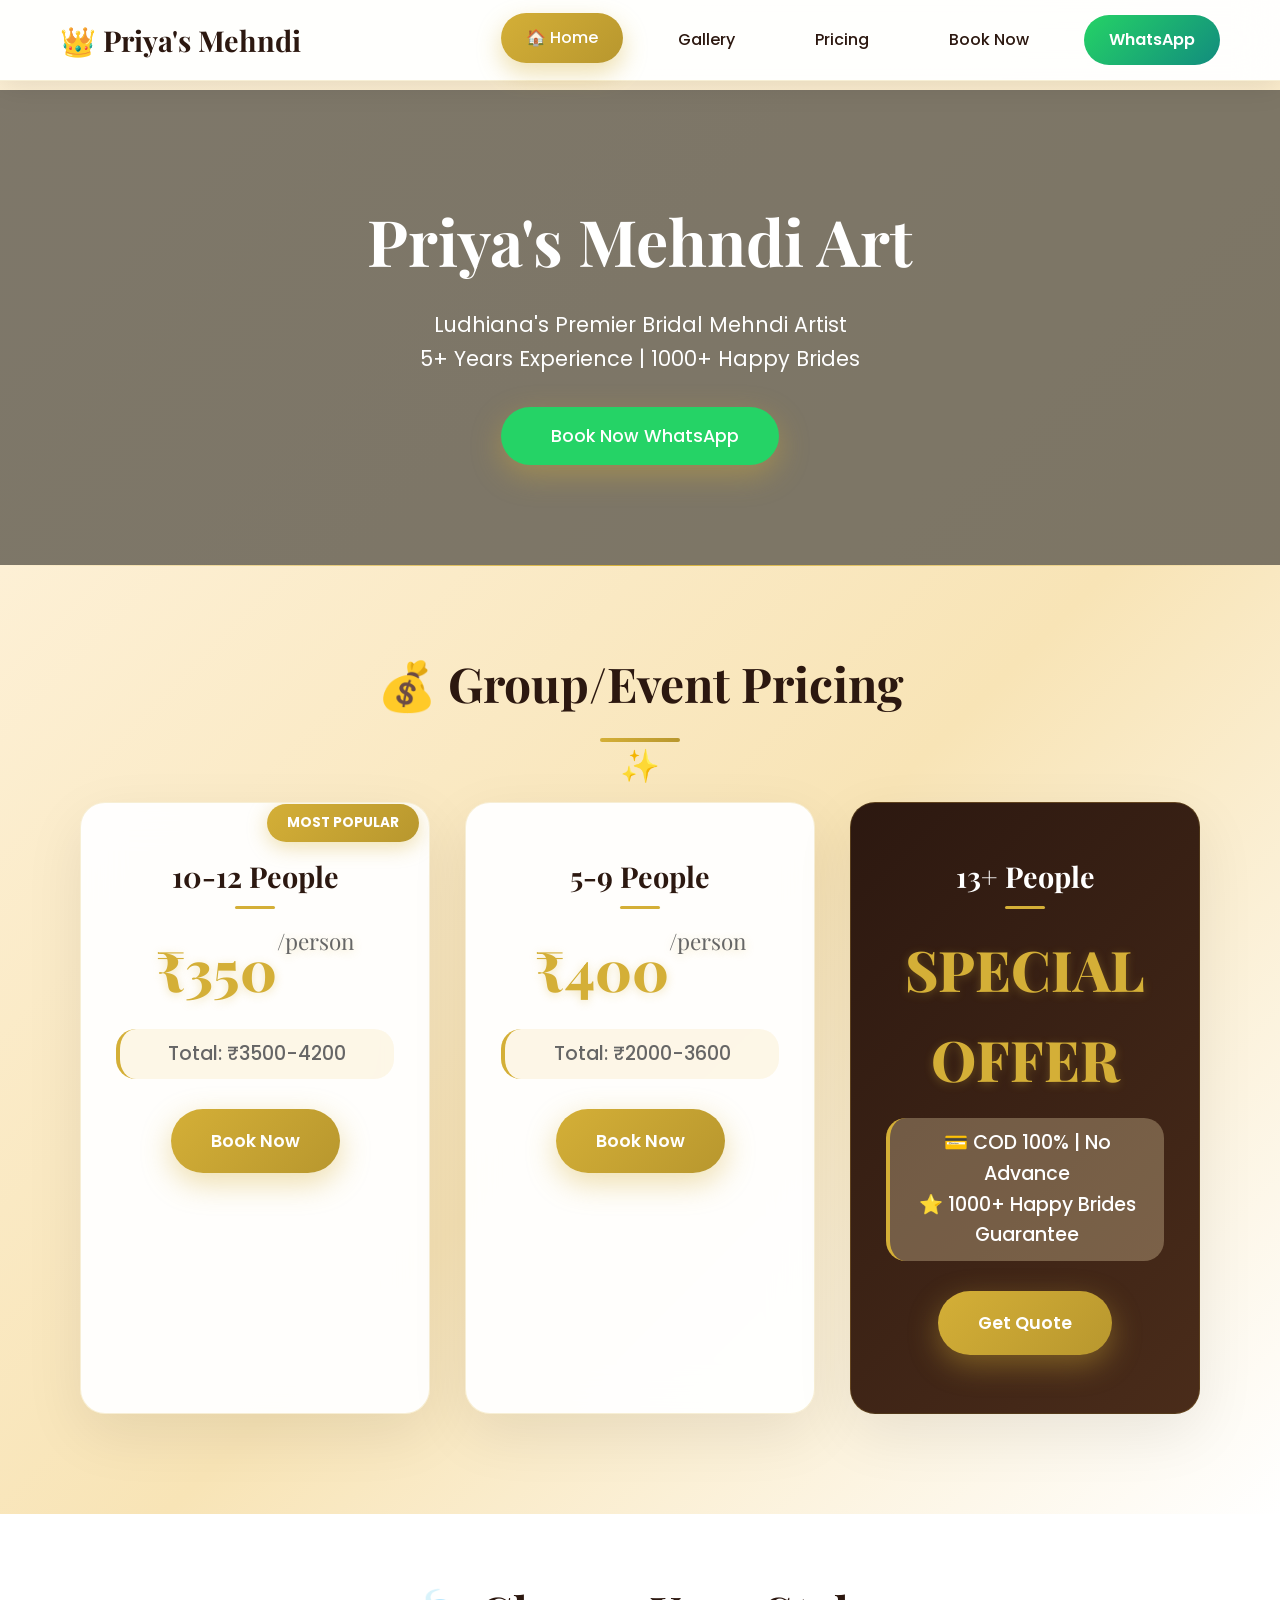
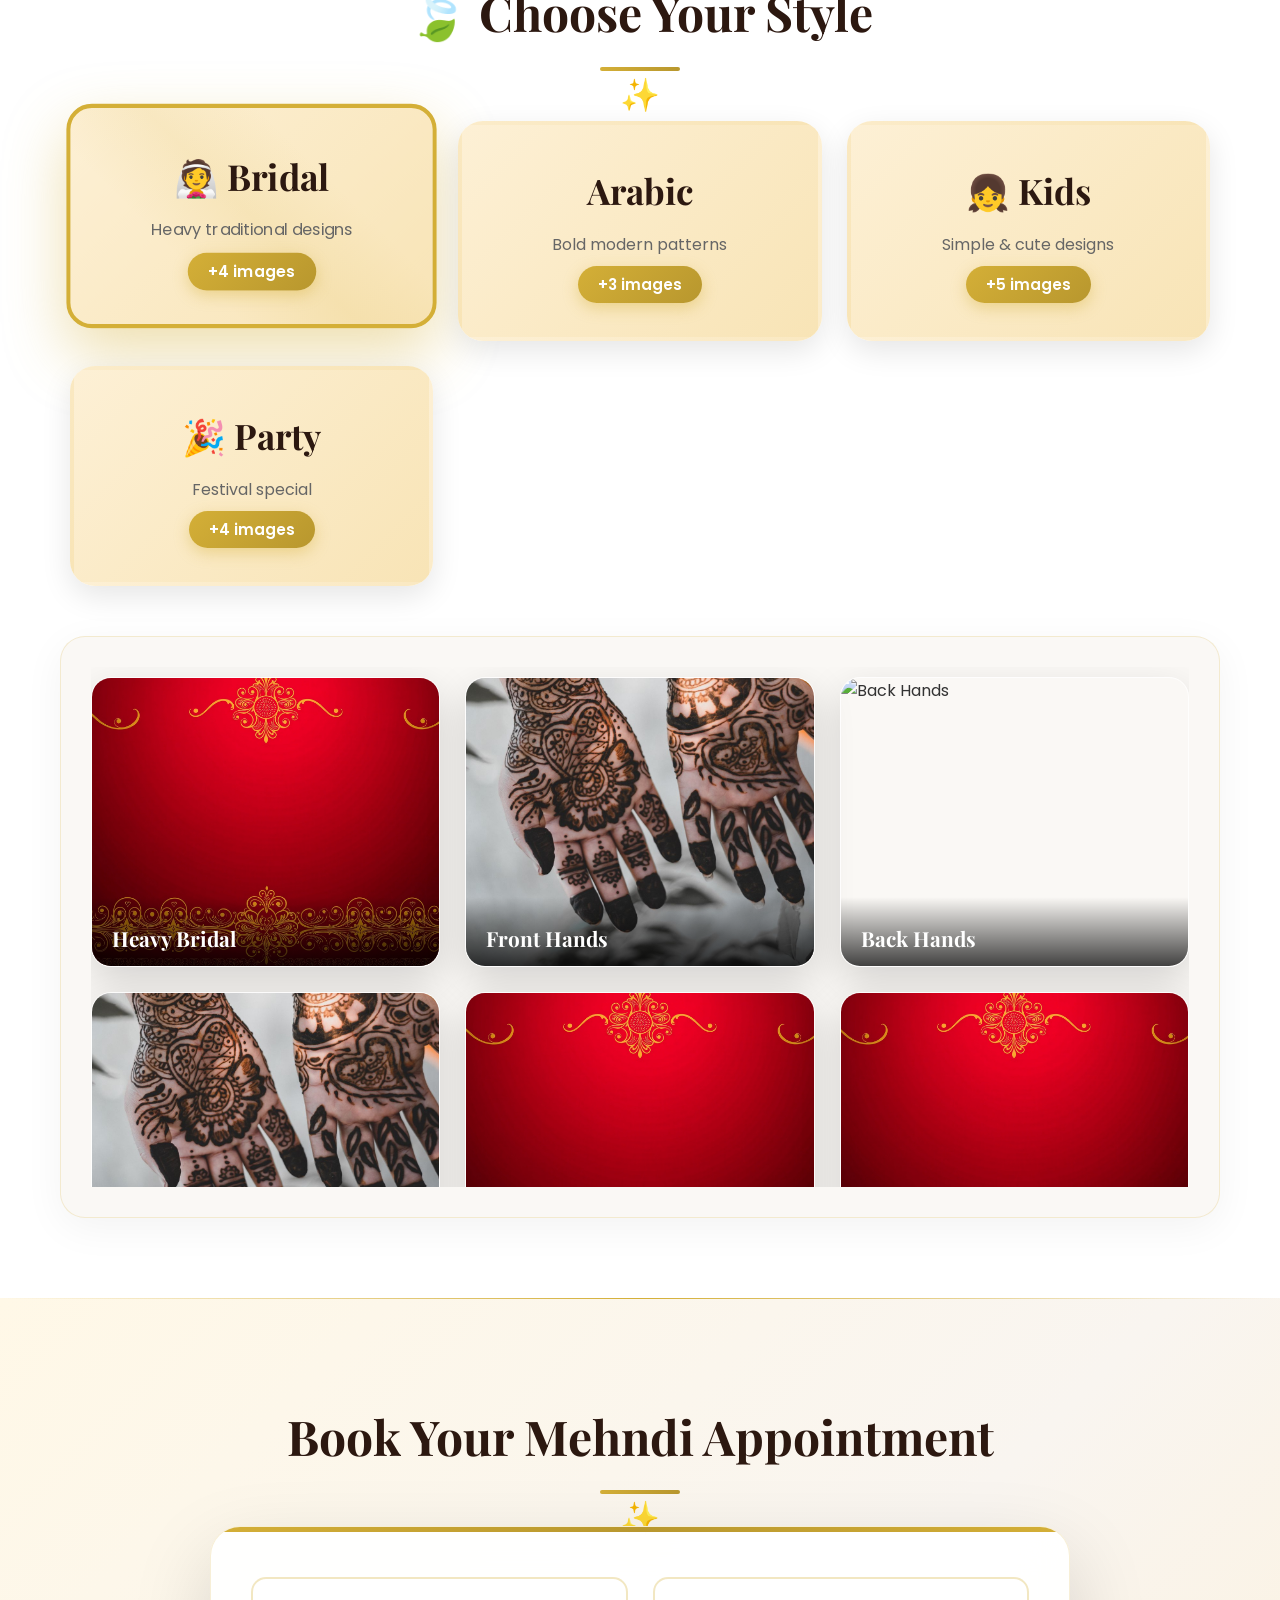
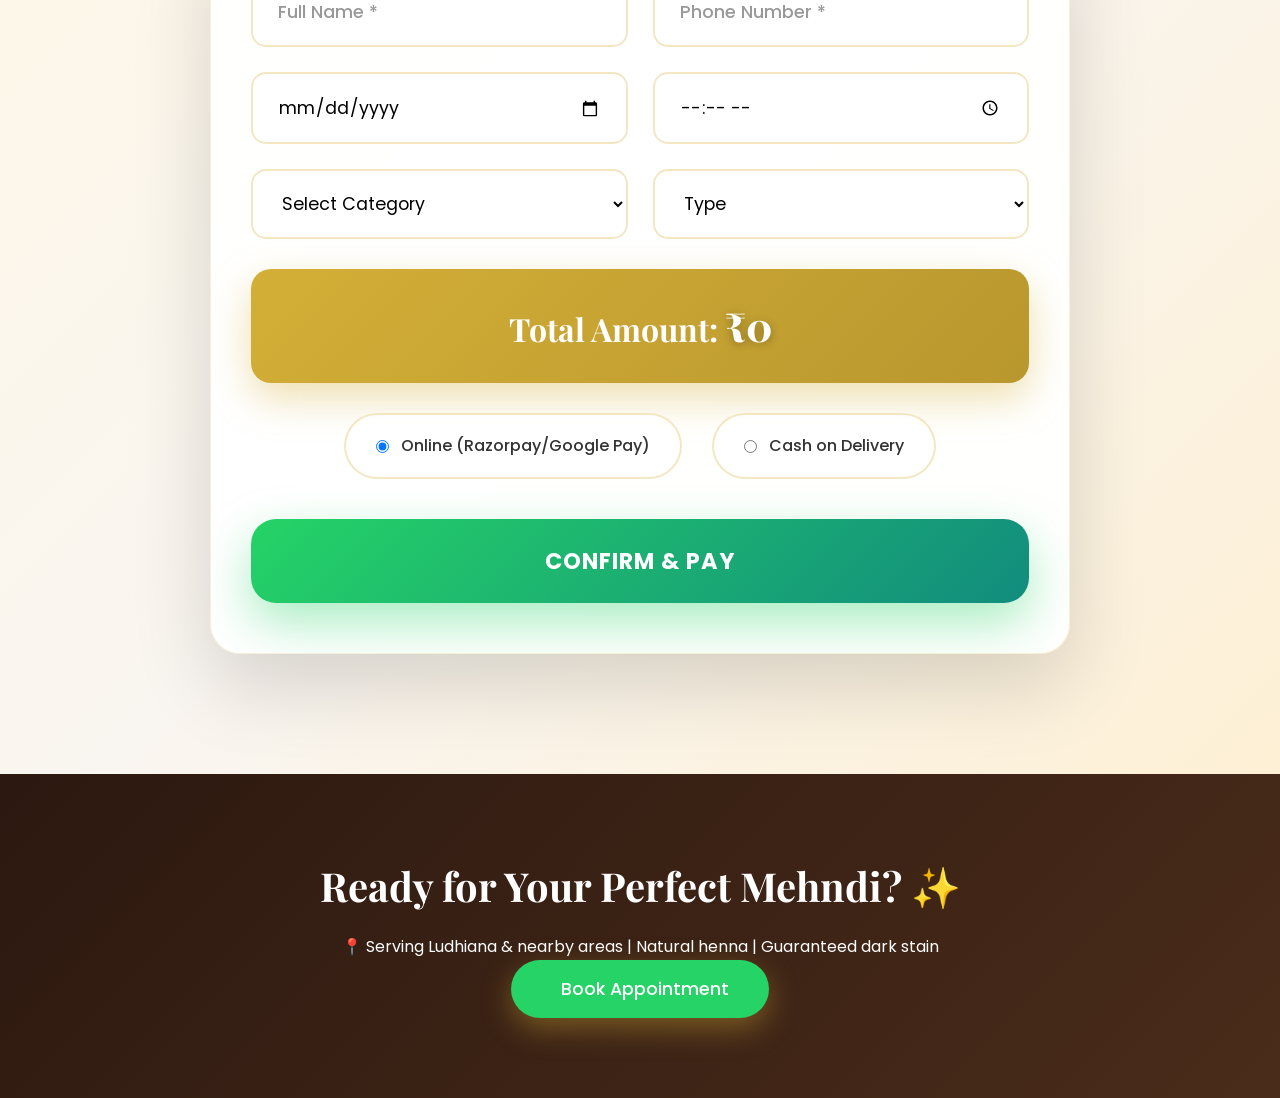
==== index.html @ 673a51b4 "Add files via upload" ====
<!DOCTYPE html>
<html lang="en">

<head>
    <meta charset="UTF-8" />
    <meta name="viewport" content="width=device-width, initial-scale=1.0" />
    <title>Priya's Mehndi Art | Ludhiana</title>

    <!-- Google Fonts -->
    <link
        href="https://fonts.googleapis.com/css2?family=Playfair+Display:wght@400;700&family=Poppins:wght@300;400;500;600&display=swap"
        rel="stylesheet">

    <!-- Remix Icons -->
    <link href="https://cdn.jsdelivr.net/npm/remixicon@3.5.0/fonts/remixicon.css" rel="stylesheet" />
    <link
        href="https://fonts.googleapis.com/css2?family=Playfair+Display:wght@400;700&family=Poppins:wght@300;400;500;600;700&display=swap"
        rel="stylesheet">
    <link rel="stylesheet" href="https://cdnjs.cloudflare.com/ajax/libs/font-awesome/6.0.0/css/all.min.css">
    <link rel="stylesheet" href="style.css">
</head>

<body>
    <nav class="navbar">
        <div class="nav-container">
            <div class="nav-brand">
                <h2>👑 Priya's Mehndi</h2>
            </div>
            <ul class="nav-menu" id="mobileMenu">
                <li><a href="index.html" class="nav-link active">🏠 Home</a></li>
                <li><a href="#gallery" class="nav-link">Gallery</a></li>
                <li><a href="#pricing" class="nav-link">Pricing</a></li>
                <li><a href="#booking" class="nav-link">Book Now</a></li>
                <li><a href="https://wa.me/918699358629" class="nav-link whatsapp" target="_blank">WhatsApp</a></li>
            </ul>
            <div class="hamburger" id="hamburger">
                <span></span><span></span><span></span>
            </div>
        </div>
    </nav>


    <!-- Hero Section -->
    <section class="hero">
        <div class="container">
            <div class="hero-content">
                <h1>Priya's Mehndi Art</h1>
                <p>Ludhiana's Premier Bridal Mehndi Artist<br>5+ Years Experience | 1000+ Happy Brides</p>
                <a href="https://wa.me/918699358629?text=Hi%20Priya!%20Bridal%20Mehndi%20booking"
                    class="btn btn-primary btn-whatsapp" target="_blank">
                    <i class="ri-whatsapp-line"></i> Book Now WhatsApp
                </a>
            </div>
        </div>
    </section>
    <section class="pricing" id="pricing">
        <div class="container">
            <h2 class="section-title">💰 Group/Event Pricing</h2>
            <div class="pricing-grid">
                <!-- Popular Card -->
                <div class="pricing-card popular">
                    <div class="popular-badge">MOST POPULAR</div>
                    <h3>10-12 People</h3>
                    <div class="price">₹350<span>/person</span></div>
                    <div class="total-price">Total: ₹3500-4200</div>
                    <a href="https://wa.me/918699358629?text=Hi!%2010-12%20people%20booking" class="btn">Book Now</a>
                </div>

                <div class="pricing-card">
                    <h3>5-9 People</h3>
                    <div class="price">₹400<span>/person</span></div>
                    <div class="total-price">Total: ₹2000-3600</div>
                    <a href="https://wa.me/918699358629?text=Hi!%205-9%20people%20booking" class="btn">Book Now</a>
                </div>

                <div class="pricing-card special-card">
                    <h3>13+ People</h3>
                    <div class="price enquiry-price">SPECIAL OFFER</div>
                    <div class="total-price custom-quote">💳 COD 100% | No Advance<br>
                        ⭐ 1000+ Happy Brides Guarantee</div>
                    <a href="https://wa.me/918699358629?text=Hi!%2013+%20people%20enquiry" class="btn">Get Quote</a>
                </div>
            </div>
        </div>
    </section>

    <!-- CATEGORY GALLERY - FIXED VERSION -->
    <section class="gallery-section" id="gallery">
        <div class="container">
            <h2 class="section-title">🍃 Choose Your Style</h2>

            <!-- Category Cards -->
            <div class="category-grid">
                <div class="category-card active" data-category="bridal">
                    <div class="category-content">
                        <h3>👰 Bridal</h3>
                        <p>Heavy traditional designs</p>
                        <span class="image-count">+4 images</span>
                    </div>
                </div>
                <div class="category-card" data-category="arabic">
                    <div class="category-content">
                        <h3>Arabic</h3>
                        <p>Bold modern patterns</p>
                        <span class="image-count">+3 images</span>
                    </div>
                </div>
                <div class="category-card" data-category="kids">
                    <div class="category-content">
                        <h3>👧 Kids</h3>
                        <p>Simple & cute designs</p>
                        <span class="image-count">+5 images</span>
                    </div>
                </div>
                <div class="category-card" data-category="party">
                    <div class="category-content">
                        <h3>🎉 Party</h3>
                        <p>Festival special</p>
                        <span class="image-count">+4 images</span>
                    </div>
                </div>
            </div>

            <!-- Images Grids -->
            <div class="images-grid-container">
                <div class="images-grid active" id="bridal-grid">
                    <!-- Bridal images यहाँ आएँगे -->
                </div>
                <div class="images-grid" id="arabic-grid">
                    <!-- Arabic images -->
                </div>
                <div class="images-grid" id="kids-grid">
                    <!-- Kids images -->
                </div>
                <div class="images-grid" id="party-grid">
                    <!-- Party images -->
                </div>
            </div>
        </div>
    </section>
    <section class="booking" id="booking">
        <div class="container">
            <h2 class="section-title">Book Your Mehndi Appointment</h2>
            <form id="bookingForm" class="booking-form">
                <div class="form-row">
                    <input type="text" id="name" placeholder="Full Name *" required>
                    <input type="tel" id="phone" placeholder="Phone Number *" required>
                </div>
                <div class="form-row">
                    <input type="date" id="date" required>
                    <input type="time" id="time" required>
                </div>
                <div class="form-row">
                    <select id="category" required>
                        <option value="">Select Category</option>
                        <option value="bridal">Bridal</option>
                        <option value="arabic">Arabic</option>
                        <option value="kids">Kids</option>
                        <option value="party">Party</option>
                        <option value="group">Group/Event</option>
                    </select>
                    <select id="type" required>
                        <option value="">Type</option>
                        <option value="full">Full Hands</option>
                        <option value="half">Half Hands</option>
                    </select>
                </div>
                <div class="form-row group-fields" style="display:none;">
                    <select id="groupSize">
                        <option value="">Group Size</option>
                        <option value="1-4">1-4 People</option>
                        <option value="5-9">5-9 People</option>
                        <option value="10-12">10-12 People</option>
                        <option value="13+">13+ People (Enquiry)</option>
                    </select>
                    <select id="occasion">
                        <option value="">Occasion</option>
                        <option value="wedding">Wedding</option>
                        <option value="party">Party/Event</option>
                    </select>
                </div>
                <div class="total-display">
                    <h3>Total Amount: <span id="totalAmount">₹0</span></h3>
                </div>
                <div class="form-row payment-row">
                    <label>
                        <input type="radio" name="payment" value="online" checked> Online (Razorpay/Google Pay)
                    </label>
                    <label>
                        <input type="radio" name="payment" value="cod"> Cash on Delivery
                    </label>
                </div>
                <button type="submit" class="submit-btn" id="submitBtn">Confirm & Pay</button>
            </form>
        </div>
    </section>

    <!-- Contact Section -->
    <section class="contact">
        <div class="container">
            <h2>Ready for Your Perfect Mehndi? ✨</h2>
            <p>📍 Serving Ludhiana & nearby areas | Natural henna | Guaranteed dark stain</p>
            <a href="https://wa.me/918699358629?text=Hi%20Priya!%20Mehndi%20booking%20details"
                class="btn btn-primary btn-whatsapp">
                <i class="ri-whatsapp-line"></i> Book Appointment
            </a>
        </div>
    </section>
    <script>
        // PERFECT WORKING NAVBAR SCRIPT
        document.addEventListener('DOMContentLoaded', () => {
            const hamburger = document.getElementById('hamburger');
            const mobileMenu = document.getElementById('mobileMenu');
            const navLinks = document.querySelectorAll('.nav-link');

            // Mobile menu toggle
            if (hamburger) {
                hamburger.addEventListener('click', () => {
                    hamburger.classList.toggle('active');
                    mobileMenu.classList.toggle('active');
                });
            }

            // Smooth scroll - FIXED VERSION
            navLinks.forEach(link => {
                link.addEventListener('click', (e) => {
                    // Close mobile menu first
                    if (hamburger) hamburger.classList.remove('active');
                    if (mobileMenu) mobileMenu.classList.remove('active');

                    const href = link.getAttribute('href');

                    // Home link (index.html)
                    if (href === 'index.html') {
                        window.location.href = 'index.html';
                        return;
                    }

                    // Section scroll
                    if (href.startsWith('#')) {
                        e.preventDefault();
                        const targetId = href.substring(1); // #booking → booking

                        console.log('Scrolling to:', targetId); // Debug

                        const targetSection = document.getElementById(targetId);

                        if (targetSection) {
                            const navbarHeight = 80;
                            const offsetTop = targetSection.offsetTop - navbarHeight;

                            window.scrollTo({
                                top: offsetTop,
                                behavior: 'smooth'
                            });
                        } else {
                            console.log('Section not found:', targetId);
                        }
                    }
                });
            });
        });
        // Category-wise images data
        const categoryImages = {
            bridal: [
                { src: '3231.jpg', title: 'Heavy Bridal' },
                { src: '1122.jpg', title: 'Front Hands' },
                { src: '3231', title: 'Back Hands' },
                { src: '1122.jpg', title: 'Full Arms' },
                { src: '3231.jpg', title: 'Royal Design' },
                { src: '3231.jpg', title: 'Heavy Bridal' },
                { src: '1122.jpg', title: 'Front Hands' },
                { src: '3231', title: 'Back Hands' },
                { src: '1122.jpg', title: 'Full Arms' },
                { src: '3231.jpg', title: 'Royal Design' }
            ],
            arabic: [
                { src: '3231.jpg', title: 'Heavy Bridal' },
                { src: '1122.jpg', title: 'Front Hands' },
                { src: '3231', title: 'Back Hands' },
                { src: '1122.jpg', title: 'Full Arms' },
                { src: '3231.jpg', title: 'Royal Design' },
                { src: '3231.jpg', title: 'Heavy Bridal' },
            ],
            kids: [
                { src: '3231.jpg', title: 'Heavy Bridal' },
                { src: '1122.jpg', title: 'Front Hands' },
                { src: '3231', title: 'Back Hands' },
                { src: '1122.jpg', title: 'Full Arms' },
                { src: '3231.jpg', title: 'Royal Design' },
                { src: '3231.jpg', title: 'Heavy Bridal' },
            ],
            party: [
                { src: '3231.jpg', title: 'Heavy Bridal' },
                { src: '1122.jpg', title: 'Front Hands' },
                { src: '3231', title: 'Back Hands' },
                { src: '1122.jpg', title: 'Full Arms' },
                { src: '3231.jpg', title: 'Royal Design' },
                { src: '3231.jpg', title: 'Heavy Bridal' },
            ]
        };

        document.addEventListener('DOMContentLoaded', function () {
            // Category click events
            document.querySelectorAll('.category-card').forEach(function (card) {
                card.style.cursor = 'pointer';
                card.addEventListener('click', function () {
                    const category = this.dataset.category;
                    showCategory(category);
                });
            });

            // Default: Bridal category
            showCategory('bridal');
        });

        function showCategory(category) {
            console.log('Showing category:', category);

            // Update active card
            document.querySelectorAll('.category-card').forEach(function (card) {
                card.classList.remove('active');
            });
            document.querySelector(`[data-category="${category}"]`).classList.add('active');

            // Update active grid
            document.querySelectorAll('.images-grid').forEach(function (grid) {
                grid.classList.remove('active');
            });
            document.getElementById(category + '-grid').classList.add('active');

            // Load images for selected category
            const targetGrid = document.getElementById(category + '-grid');
            targetGrid.innerHTML = '';

            const images = categoryImages[category] || [];
            images.forEach(function (image) {
                const imageDiv = document.createElement('div');
                imageDiv.className = 'category-image';
                imageDiv.innerHTML = `
            <img src="${image.src}" alt="${image.title}" loading="lazy">
            <div class="category-image-overlay">
                <h4>${image.title}</h4>
            </div>
        `;
                targetGrid.appendChild(imageDiv);
            });

            // Auto scroll to top of gallery
            targetGrid.scrollTop = 0;
        }

        // Pricing section animations
        document.addEventListener('DOMContentLoaded', function () {
            // Animate prices on scroll
            const observer = new IntersectionObserver((entries) => {
                entries.forEach(entry => {
                    if (entry.isIntersecting) {
                        entry.target.classList.add('animate');
                    }
                });
            });

            document.querySelectorAll('.pricing-card').forEach(card => {
                observer.observe(card);
            });
        });

        // Booking Form Logic
        document.addEventListener('DOMContentLoaded', function () {
            const form = document.getElementById('bookingForm');
            const categorySelect = document.getElementById('category');
            const typeSelect = document.getElementById('type');
            const groupFields = document.querySelector('.group-fields');
            const totalAmount = document.getElementById('totalAmount');
            const submitBtn = document.getElementById('submitBtn');

            // Pricing logic
            const prices = {
                bridal: { full: 5000, half: 3500 },
                arabic: { full: 2500, half: 1800 },
                kids: { full: 800, half: 500 },
                party: { full: 1500, half: 1000 },
                group: { '1-4': 400, '5-9': 350, '10-12': 300, '13+': 275 }
            };

            function calculateTotal() {
                const category = categorySelect.value;
                const type = typeSelect.value;
                const groupSize = document.getElementById('groupSize').value;

                let amount = 0;

                if (category === 'group' && groupSize) {
                    amount = prices.group[groupSize] * 6; // Average 6 people
                } else if (category && type) {
                    amount = prices[category][type];
                }

                totalAmount.textContent = '₹' + amount.toLocaleString();
                submitBtn.style.opacity = amount > 0 ? '1' : '0.6';
            }

            // Event listeners
            categorySelect.addEventListener('change', function () {
                groupFields.style.display = this.value === 'group' ? 'grid' : 'none';
                calculateTotal();
            });

            typeSelect.addEventListener('change', calculateTotal);
            document.getElementById('groupSize').addEventListener('change', calculateTotal);

            // Form submit
            form.addEventListener('submit', function (e) {
                e.preventDefault();

                const formData = {
                    name: document.getElementById('name').value,
                    phone: document.getElementById('phone').value,
                    date: document.getElementById('date').value,
                    time: document.getElementById('time').value,
                    category: categorySelect.value,
                    type: typeSelect.value,
                    payment: document.querySelector('input[name="payment"]:checked').value,
                    amount: totalAmount.textContent
                };

                // WhatsApp redirect
                const message = `New Booking Request%0A%0A👤 Name: ${formData.name}%0A📱 Phone: ${formData.phone}%0A📅 Date: ${formData.date}%0A🕒 Time: ${formData.time}%0A🎨 Service: ${formData.category} (${formData.type})%0A💰 Amount: ${formData.amount}%0A💳 Payment: ${formData.payment.toUpperCase()}`;

                window.open(`https://wa.me/918699358629?text=${message}`, '_blank');

                // Reset form
                form.reset();
                groupFields.style.display = 'none';
                totalAmount.textContent = '₹0';
            });
        });
    </script>


</body>

</html>
---- style.css ----
* {
    margin: 0px;
    padding: 0px;
    box-sizing: border-box;
}

body {
    font-family: 'Poppins', sans-serif;
    line-height: 1.6;
    color: #333;
    background: linear-gradient(135deg, #fdf0d5 0%, #f8e4b6 100%);
    min-height: 100vh;
}

/* === NAVBAR ONLY CSS === */
.navbar {
    position: fixed;
    top: 0;
    left: 0;
    right: 0;
    background: rgba(255, 255, 255, 0.95);
    backdrop-filter: blur(20px);
    z-index: 1000;
    padding: 15px 0;
    box-shadow: 0 5px 30px rgba(0, 0, 0, 0.1);
    border-bottom: 1px solid rgba(212, 175, 55, 0.2);
}

.nav-container {
    max-width: 1200px;
    margin: 0 auto;
    padding: 0 20px;
    display: flex;
    align-items: center;
    justify-content: space-between;
}

.nav-brand h2 {
    margin: 0;
    font-family: 'Playfair Display', serif;
    color: #2c1810;
    font-size: 1.8rem;
    font-weight: 700;
}

.nav-menu {
    display: flex;
    list-style: none;
    margin: 0;
    padding: 0;
    gap: 30px;
    align-items: center;
}

.nav-link {
    color: #2c1810;
    text-decoration: none;
    padding: 12px 25px;
    border-radius: 25px;
    font-weight: 500;
    transition: all 0.3s ease;
    position: relative;
    display: block;
}

.nav-link:hover,
.nav-link.active {
    background: linear-gradient(135deg, #D4AF37, #B8972E);
    color: white;
    transform: translateY(-2px);
    box-shadow: 0 10px 25px rgba(212, 175, 55, 0.4);
}

.whatsapp {
    background: linear-gradient(135deg, #25D366, #128C7E) !important;
    color: white !important;
    font-weight: 600 !important;
}

.hamburger {
    display: none;
    flex-direction: column;
    cursor: pointer;
    gap: 5px;
}

.hamburger span {
    width: 30px;
    height: 3px;
    background: #2c1810;
    border-radius: 2px;
    transition: 0.3s ease;
}

/* Mobile */
@media (max-width: 768px) {
    .hamburger {
        display: flex;
    }

    .nav-menu {
        position: fixed;
        top: 80px;
        left: -100%;
        width: 100%;
        height: calc(100vh - 80px);
        background: white;
        flex-direction: column;
        justify-content: start;
        align-items: center;
        padding: 60px 0;
        gap: 20px;
        transition: 0.4s ease;
        box-shadow: 0 10px 40px rgba(0, 0, 0, 0.1);
    }

    .nav-menu.active {
        left: 0;
    }

    .hamburger.active span:nth-child(1) {
        transform: rotate(45deg) translate(8px, 8px);
    }

    .hamburger.active span:nth-child(2) {
        opacity: 0;
    }

    .hamburger.active span:nth-child(3) {
        transform: rotate(-45deg) translate(7px, -7px);
    }
}

/* Body spacing */
body {
    padding-top: 90px;
}

/* Hero Section */
.hero {
    text-align: center;
    padding: 100px 0;
    background: url('https://images.unsplash.com/photo-1574169208507-84376144848b?w=1400&auto=format&fit=crop') center/cover;
    color: white;
    position: relative;
}

.hero::before {
    content: '';
    position: absolute;
    top: 0;
    left: 0;
    right: 0;
    bottom: 0;
    background: rgba(0, 0, 0, 0.5);
}

.hero-content {
    position: relative;
    z-index: 2;
}

.hero h1 {
    font-family: 'Playfair Display', serif;
    font-size: clamp(2.5rem, 5vw, 4rem);
    margin-bottom: 1rem;
}

.hero p {
    font-size: 1.3rem;
    margin-bottom: 2rem;
}

/* Buttons */
.btn {
    display: inline-block;
    padding: 15px 40px;
    border: none;
    border-radius: 50px;
    font-size: 1.1rem;
    font-weight: 500;
    cursor: pointer;
    text-decoration: none;
    transition: all 0.3s ease;
    margin: 0 10px;
}

.btn-primary {
    background: #D4AF37;
    color: white;
    box-shadow: 0 10px 30px rgba(212, 175, 55, 0.4);
}

.btn-primary:hover {
    transform: translateY(-3px);
    box-shadow: 0 15px 40px rgba(212, 175, 55, 0.6);
}

.btn-whatsapp {
    background: #25D366;
    color: white;
    display: inline-flex;
    align-items: center;
    gap: 10px;
}

/* Enhanced Pricing Section */
.pricing {
    padding: 100px 0;
    background: linear-gradient(135deg, #fdf0d5 0%, #f8e4b6 50%, white 100%);
    position: relative;
    overflow: hidden;
}

.pricing::before {
    content: '';
    position: absolute;
    top: 0;
    left: 0;
    right: 0;
    height: 1px;
    background: linear-gradient(90deg, transparent, #D4AF37, transparent);
}

.section-title {
    font-family: 'Playfair Display', serif;
    font-size: clamp(2rem, 5vw, 3rem);
    text-align: center;
    margin-bottom: 4rem;
    color: #2c1810;
    position: relative;
    top: -20px;
}

.section-title::after {
    content: '';
    position: absolute;
    bottom: -15px;
    left: 50%;
    transform: translateX(-50%);
    width: 80px;
    height: 4px;
    background: linear-gradient(90deg, #D4AF37, #B8972E);
    border-radius: 2px;
}

.pricing-grid {
    display: grid;
    grid-template-columns: repeat(auto-fit, minmax(320px, 1fr));
    gap: 35px;
    margin-top: 60px;
    padding: 0 20px;
    max-width: 1200px;
    margin-left: auto;
    margin-right: auto;
}

.pricing-card {
    background: rgba(255, 255, 255, 0.95);
    backdrop-filter: blur(20px);
    padding: 50px 35px;
    border-radius: 25px;
    text-align: center;
    position: relative;
    overflow: hidden;
    border: 1px solid rgba(212, 175, 55, 0.2);
    transition: all 0.4s cubic-bezier(0.4, 0, 0.2, 1);
    box-shadow: 0 20px 60px rgba(0, 0, 0, 0.08);
}

.pricing-card::before {
    content: '';
    position: absolute;
    top: 0;
    left: -100%;
    width: 100%;
    height: 100%;
    background: linear-gradient(90deg, transparent, rgba(212, 175, 55, 0.1), transparent);
    transition: left 0.6s ease;
}

.pricing-card:hover::before {
    left: 100%;
}

.pricing-card:hover {
    transform: translateY(-20px) scale(1.02);
    box-shadow: 0 35px 80px rgba(212, 175, 55, 0.25);
    border-color: #D4AF37;
}

.pricing-card h3 {
    font-family: 'Playfair Display', serif;
    font-size: 1.8rem;
    color: #2c1810;
    margin-bottom: 20px;
    position: relative;
}

.pricing-card h3::after {
    content: '';
    position: absolute;
    bottom: -10px;
    left: 50%;
    transform: translateX(-50%);
    width: 40px;
    height: 3px;
    background: #D4AF37;
    border-radius: 2px;
}

.price {
    font-family: 'Playfair Display', serif;
    font-size: clamp(2.2rem, 6vw, 3.5rem);
    font-weight: 800;
    color: #D4AF37;
    margin: 25px 0 15px;
    text-shadow: 0 2px 10px rgba(212, 175, 55, 0.3);
    position: relative;
}

.price span {
    font-size: 0.4em;
    font-weight: 400;
    color: #666;
    vertical-align: top;
}

.total-price {
    font-size: 1.2rem;
    color: #666;
    font-weight: 500;
    margin-bottom: 30px;
    background: rgba(248, 228, 182, 0.3);
    padding: 10px 20px;
    border-radius: 20px;
    border-left: 4px solid #D4AF37;
}

.custom-quote {
    color: #ffff;
}

.pricing-card .btn {
    display: inline-block;
    padding: 18px 40px;
    background: linear-gradient(135deg, #D4AF37, #B8972E);
    color: white;
    border: none;
    border-radius: 50px;
    font-size: 1.1rem;
    font-weight: 600;
    text-decoration: none;
    transition: all 0.3s ease;
    box-shadow: 0 10px 30px rgba(212, 175, 55, 0.4);
    position: relative;
    overflow: hidden;
}

.pricing-card .btn:hover {
    transform: translateY(-3px);
    box-shadow: 0 15px 40px rgba(212, 175, 55, 0.6);
    background: linear-gradient(135deg, #B8972E, #D4AF37);
}

.special-card {
    background: linear-gradient(135deg, #2c1810 0%, #4a2c1a 100%);
    color: white;
}

.special-card .price {
    color: #D4AF37;
}

.special-card h3 {
    color: white;
}

.special-card h3::after {
    background: #D4AF37;
}

/* MOBILE RESPONSIVE */
@media (max-width: 768px) {
    .pricing {
        padding: 60px 0;
    }

    .pricing-grid {
        grid-template-columns: 1fr;
        gap: 25px;
        padding: 0 15px;
    }

    .pricing-card {
        padding: 40px 25px;
        margin: 0 10px;
    }

    .section-title {
        margin-bottom: 3rem;
        font-size: 2rem;
    }
}

@media (max-width: 480px) {
    .pricing-card {
        padding: 35px 20px;
        margin: 0 5px;
    }

    .price {
        font-size: 2.5rem;
    }

    .pricing-card .btn {
        padding: 15px 30px;
        font-size: 1rem;
    }
}

/* Popular Badge */
.popular-badge {
    position: absolute;
    top: 1px;
    right: 10px;
    background: linear-gradient(135deg, #D4AF37, #B8972E);
    color: white;
    padding: 8px 20px;
    border-radius: 20px;
    font-size: 0.85rem;
    font-weight: 700;
    box-shadow: 0 5px 20px rgba(212, 175, 55, 0.4);
    animation: pulse 2s infinite;
}

@keyframes pulse {

    0%,
    100% {
        transform: scale(1);
    }

    50% {
        transform: scale(1.05);
    }
}

/* Services */
.services {
    padding: 80px 0;
    background: white;
}

.services-grid {
    display: grid;
    grid-template-columns: repeat(auto-fit, minmax(250px, 1fr));
    gap: 30px;
    margin-top: 50px;
}

.service-card {
    text-align: center;
    padding: 30px;
    border: 2px solid #f0f0f0;
    border-radius: 15px;
    transition: all 0.3s ease;
}

.service-card:hover {
    border-color: #D4AF37;
    box-shadow: 0 15px 40px rgba(212, 175, 55, 0.2);
}

.service-card .price {
    font-size: 1.8rem;
    font-weight: 700;
    color: #D4AF37;
    margin: 15px 0;
}

/* Contact */
.contact {
    padding: 80px 0;
    text-align: center;
    background: linear-gradient(135deg, #2c1810 0%, #4a2c1a 100%);
    color: white;
}

.contact h2 {
    font-family: 'Playfair Display', serif;
    font-size: 2.5rem;
    margin-bottom: 1rem;
}

@media (max-width: 768px) {
    .hero {
        padding: 60px 0;
    }

    .pricing-grid,
    .services-grid {
        grid-template-columns: 1fr;
    }
}

/* Enhanced Category Gallery - Fixed Height Scroll + Perfect Mobile */
.gallery-section {
    padding: 80px 0;
    background: white;
}

.container {
    max-width: 1200px;
    margin: 0 auto;
    padding: 0 20px;
}

.section-title {
    font-family: 'Playfair Display', serif;
    font-size: 2.5rem;
    text-align: center;
    margin-bottom: 3rem;
    color: #2c1810;
}

/* Category Cards Grid */
.category-grid {
    display: grid;
    grid-template-columns: repeat(auto-fit, minmax(280px, 1fr));
    gap: 25px;
    margin: 50px 0;
    padding: 0 10px;
}

.category-card {
    height: 220px;
    background: linear-gradient(135deg, #fdf0d5 0%, #f8e4b6 100%);
    border: 4px solid transparent;
    border-radius: 25px;
    cursor: pointer;
    transition: all 0.4s cubic-bezier(0.4, 0, 0.2, 1);
    display: flex;
    align-items: center;
    justify-content: center;
    text-align: center;
    position: relative;
    overflow: hidden;
    box-shadow: 0 10px 30px rgba(0, 0, 0, 0.1);
}

.category-card::before {
    content: '';
    position: absolute;
    top: 0;
    left: 0;
    right: 0;
    bottom: 0;
    background: linear-gradient(45deg, transparent 30%, rgba(212, 175, 55, 0.1) 50%, transparent 70%);
    opacity: 0;
    transition: opacity 0.4s ease;
}

.category-card:hover::before,
.category-card.active::before {
    opacity: 1;
}

.category-card:hover,
.category-card.active {
    border-color: #D4AF37;
    transform: translateY(-15px) scale(1.02);
    box-shadow: 0 25px 60px rgba(212, 175, 55, 0.4);
}

.category-content h3 {
    font-family: 'Playfair Display', serif;
    font-size: 2.2rem;
    margin-bottom: 12px;
    color: #2c1810;
    position: relative;
    z-index: 2;
}

.category-content p {
    color: #666;
    margin-bottom: 15px;
    font-size: 1rem;
    position: relative;
    z-index: 2;
}

.image-count {
    background: linear-gradient(135deg, #D4AF37, #B8972E);
    color: white;
    padding: 8px 20px;
    border-radius: 25px;
    font-size: 0.95rem;
    font-weight: 600;
    box-shadow: 0 5px 15px rgba(212, 175, 55, 0.4);
    position: relative;
    z-index: 2;
}

/* SCROLLABLE IMAGES CONTAINER */
.images-grid-container {
    margin-top: 50px;
    background: #faf8f5;
    border-radius: 25px;
    padding: 30px;
    box-shadow: 0 10px 40px rgba(0, 0, 0, 0.05);
    border: 1px solid rgba(212, 175, 55, 0.2);
}

.images-grid {
    display: none;
    height: 520px;
    /* Fixed height */
    max-height: 70vh;
    overflow-y: auto;
    overflow-x: hidden;
    scroll-behavior: smooth;
    gap: 25px;
    padding: 10px 0;
    opacity: 0;
    transform: scale(0.95);
    transition: all 0.6s cubic-bezier(0.4, 0, 0.2, 1);
}

.images-grid.active {
    display: grid !important;
    grid-template-columns: repeat(auto-fit, minmax(290px, 1fr));
    opacity: 1;
    transform: scale(1);
}

/* Custom Scrollbar */
.images-grid::-webkit-scrollbar {
    width: 10px;
}

.images-grid::-webkit-scrollbar-track {
    background: rgba(248, 228, 182, 0.5);
    border-radius: 10px;
    margin: 10px 0;
}

.images-grid::-webkit-scrollbar-thumb {
    background: linear-gradient(135deg, #D4AF37, #B8972E);
    border-radius: 10px;
    border: 2px solid rgba(248, 228, 182, 0.8);
}

.images-grid::-webkit-scrollbar-thumb:hover {
    background: linear-gradient(135deg, #B8972E, #D4AF37);
}

.category-image {
    position: relative;
    border-radius: 20px;
    overflow: hidden;
    height: 290px;
    min-height: 290px;
    box-shadow: 0 15px 40px rgba(0, 0, 0, 0.15);
    transition: all 0.4s cubic-bezier(0.4, 0, 0.2, 1);
    border: 1px solid rgba(255, 255, 255, 0.8);
}

.category-image:hover {
    transform: translateY(-8px) scale(1.03);
    box-shadow: 0 25px 60px rgba(0, 0, 0, 0.25);
}

.category-image img {
    width: 100%;
    height: 100%;
    object-fit: cover;
    transition: transform 0.4s ease;
}

.category-image:hover img {
    transform: scale(1.1);
}

.category-image-overlay {
    position: absolute;
    bottom: 0;
    left: 0;
    right: 0;
    background: linear-gradient(transparent, rgba(0, 0, 0, 0.95));
    color: white;
    padding: 25px 20px;
    transform: translateY(20px);
    transition: transform 0.4s ease;
}

.category-image:hover .category-image-overlay {
    transform: translateY(0);
}

.category-image-overlay h4 {
    font-family: 'Playfair Display', serif;
    font-size: 1.3rem;
    margin-bottom: 5px;
}

/* MOBILE RESPONSIVE */
@media (max-width: 768px) {
    .category-grid {
        grid-template-columns: repeat(2, 1fr);
        gap: 20px;
        margin: 40px 0;
    }

    .category-card {
        height: 180px;
    }

    .category-content h3 {
        font-size: 1.6rem;
    }

    .images-grid-container {
        padding: 20px;
        margin-top: 40px;
    }

    .images-grid {
        height: 420px;
        grid-template-columns: repeat(auto-fit, minmax(160px, 1fr)) !important;
        gap: 15px;
    }

    .category-image {
        height: 210px;
        min-height: 210px;
    }
}

@media (max-width: 480px) {
    .container {
        padding: 0 15px;
    }

    .category-grid {
        grid-template-columns: 1fr;
        gap: 15px;
    }

    .images-grid {
        height: 380px;
        grid-template-columns: repeat(2, 1fr) !important;
        gap: 12px;
        padding: 5px 0;
    }

    .category-image {
        height: 185px;
        min-height: 185px;
    }

    .category-image-overlay {
        padding: 18px 15px;
    }
}

@media (max-height: 600px) and (orientation: landscape) {
    .images-grid {
        height: 350px;
    }
}

/* Premium Booking Form */
.booking {
    padding: 120px 0;
    background: linear-gradient(135deg, #fff8e7 0%, #f9f5f0 50%, #fdf0d5 100%);
    position: relative;
    overflow: hidden;
}

.booking::before {
    content: '';
    position: absolute;
    top: 0;
    left: 0;
    right: 0;
    height: 1px;
    background: linear-gradient(90deg, transparent, #D4AF37, transparent);
    z-index: 10;
}

.booking .container {
    max-width: 900px;
    margin: 0 auto;
    padding: 0 20px;
    position: relative;
}

.section-title {
    font-family: 'Playfair Display', serif;
    font-size: clamp(2rem, 5vw, 3rem);
    text-align: center;
    margin-bottom: 2rem;
    color: #2c1810;
    position: relative;
}

.section-title::after {
    content: '✨';
    position: absolute;
    bottom: -20px;
    left: 50%;
    transform: translateX(-50%);
    font-size: 2rem;
    animation: float 3s ease-in-out infinite;
}

.booking-form {
    background: rgba(255, 255, 255, 0.95);
    backdrop-filter: blur(20px);
    padding: 50px 40px;
    border-radius: 30px;
    box-shadow: 0 30px 80px rgba(0, 0, 0, 0.15);
    border: 1px solid rgba(212, 175, 55, 0.2);
    position: relative;
    overflow: hidden;
}

.booking-form::before {
    content: '';
    position: absolute;
    top: 0;
    left: 0;
    right: 0;
    height: 5px;
    background: linear-gradient(90deg, #D4AF37, #B8972E, #D4AF37);
}

.form-row {
    display: grid;
    grid-template-columns: 1fr 1fr;
    gap: 25px;
    margin-bottom: 25px;
}

.form-row.group-fields {
    grid-template-columns: 1fr 1fr;
    background: rgba(212, 175, 55, 0.05);
    padding: 20px;
    border-radius: 15px;
    border: 2px dashed rgba(212, 175, 55, 0.3);
    transition: all 0.3s ease;
}

.form-row.group-fields.show {
    border-color: #D4AF37;
    background: rgba(212, 175, 55, 0.1);
}

input,
select {
    padding: 20px 25px;
    border: 2px solid rgba(212, 175, 55, 0.3);
    border-radius: 15px;
    font-size: 1.1rem;
    font-family: 'Poppins', sans-serif;
    background: rgba(255, 255, 255, 0.9);
    backdrop-filter: blur(10px);
    transition: all 0.3s cubic-bezier(0.4, 0, 0.2, 1);
    width: 100%;
}

input:focus,
select:focus {
    outline: none;
    border-color: #D4AF37;
    box-shadow: 0 0 0 4px rgba(212, 175, 55, 0.15);
    transform: translateY(-2px);
    background: white;
}

input::placeholder {
    color: #999;
    font-weight: 500;
}

.total-display {
    background: linear-gradient(135deg, #D4AF37, #B8972E);
    color: white;
    padding: 25px 30px;
    border-radius: 20px;
    text-align: center;
    margin: 30px 0;
    box-shadow: 0 15px 40px rgba(212, 175, 55, 0.4);
    transform: translateY(20px);
    animation: slideDown 0.8s ease forwards;
}

.total-display h3 {
    font-size: 2rem;
    margin: 0;
    font-family: 'Playfair Display', serif;
    font-weight: 700;
}

#totalAmount {
    font-size: 2.5rem;
    font-weight: 800;
    text-shadow: 0 2px 10px rgba(0, 0, 0, 0.3);
}

.payment-row {
    display: flex;
    gap: 30px;
    justify-content: center;
    flex-wrap: wrap;
    margin-bottom: 40px;
}

.payment-row label {
    display: flex;
    align-items: center;
    gap: 12px;
    padding: 18px 30px;
    background: rgba(255, 255, 255, 0.9);
    border: 2px solid rgba(212, 175, 55, 0.3);
    border-radius: 50px;
    cursor: pointer;
    transition: all 0.3s ease;
    font-weight: 500;
    min-width: 220px;
    text-align: center;
    backdrop-filter: blur(10px);
}

.payment-row input[type="radio"] {
    width: auto;
    margin: 0;
}

.payment-row label:hover {
    border-color: #D4AF37;
    transform: translateY(-3px);
    box-shadow: 0 10px 30px rgba(212, 175, 55, 0.2);
}

.payment-row input[type="radio"]:checked+label {
    background: linear-gradient(135deg, #D4AF37, #B8972E);
    color: white;
    border-color: #D4AF37;
    box-shadow: 0 15px 40px rgba(212, 175, 55, 0.4);
}

.submit-btn {
    width: 100%;
    padding: 25px;
    background: linear-gradient(135deg, #25D366, #128C7E);
    color: white;
    border: none;
    border-radius: 25px;
    font-size: 1.4rem;
    font-weight: 700;
    font-family: 'Poppins', sans-serif;
    cursor: pointer;
    transition: all 0.4s cubic-bezier(0.4, 0, 0.2, 1);
    box-shadow: 0 20px 50px rgba(37, 211, 102, 0.4);
    position: relative;
    overflow: hidden;
    text-transform: uppercase;
    letter-spacing: 1px;
}

.submit-btn:hover {
    transform: translateY(-5px);
    box-shadow: 0 30px 60px rgba(37, 211, 102, 0.6);
}

.submit-btn:active {
    transform: translateY(-2px);
}

/* Animations */
@keyframes slideDown {
    from {
        opacity: 0;
        transform: translateY(-30px);
    }

    to {
        opacity: 1;
        transform: translateY(0);
    }
}

@keyframes float {

    0%,
    100% {
        transform: translateX(-50%) translateY(0);
    }

    50% {
        transform: translateX(-50%) translateY(-10px);
    }
}

/* MOBILE RESPONSIVE */
@media (max-width: 768px) {
    .booking {
        padding: 80px 0;
    }

    .form-row {
        grid-template-columns: 1fr;
        gap: 20px;
    }

    .booking-form {
        padding: 40px 25px;
        margin: 0 10px;
    }

    .payment-row {
        flex-direction: column;
        align-items: stretch;
    }

    .payment-row label {
        justify-content: center;
        min-width: auto;
    }

    .total-display h3 {
        font-size: 1.6rem;
    }

    #totalAmount {
        font-size: 2rem;
    }
}

@media (max-width: 480px) {
    .booking-form {
        padding: 30px 20px;
        margin: 0 5px;
    }

    .submit-btn {
        padding: 20px;
        font-size: 1.2rem;
    }
}
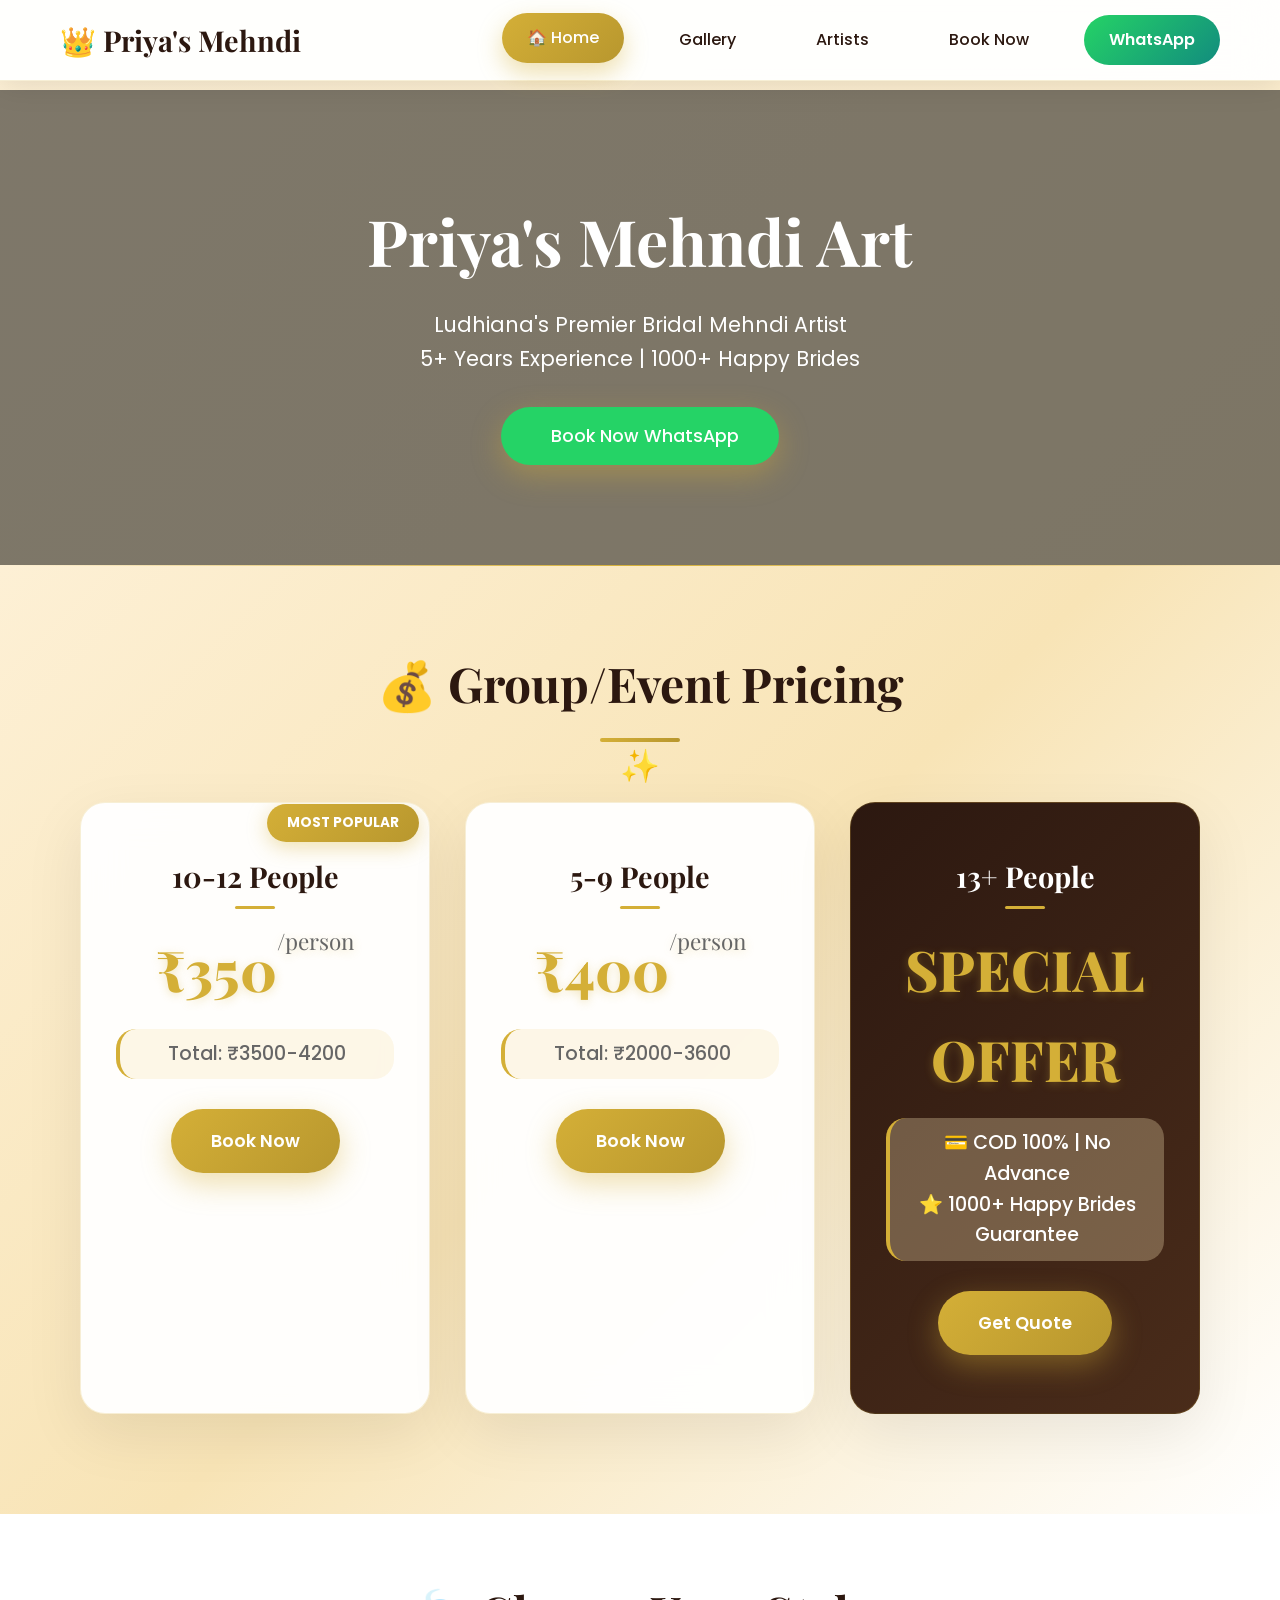
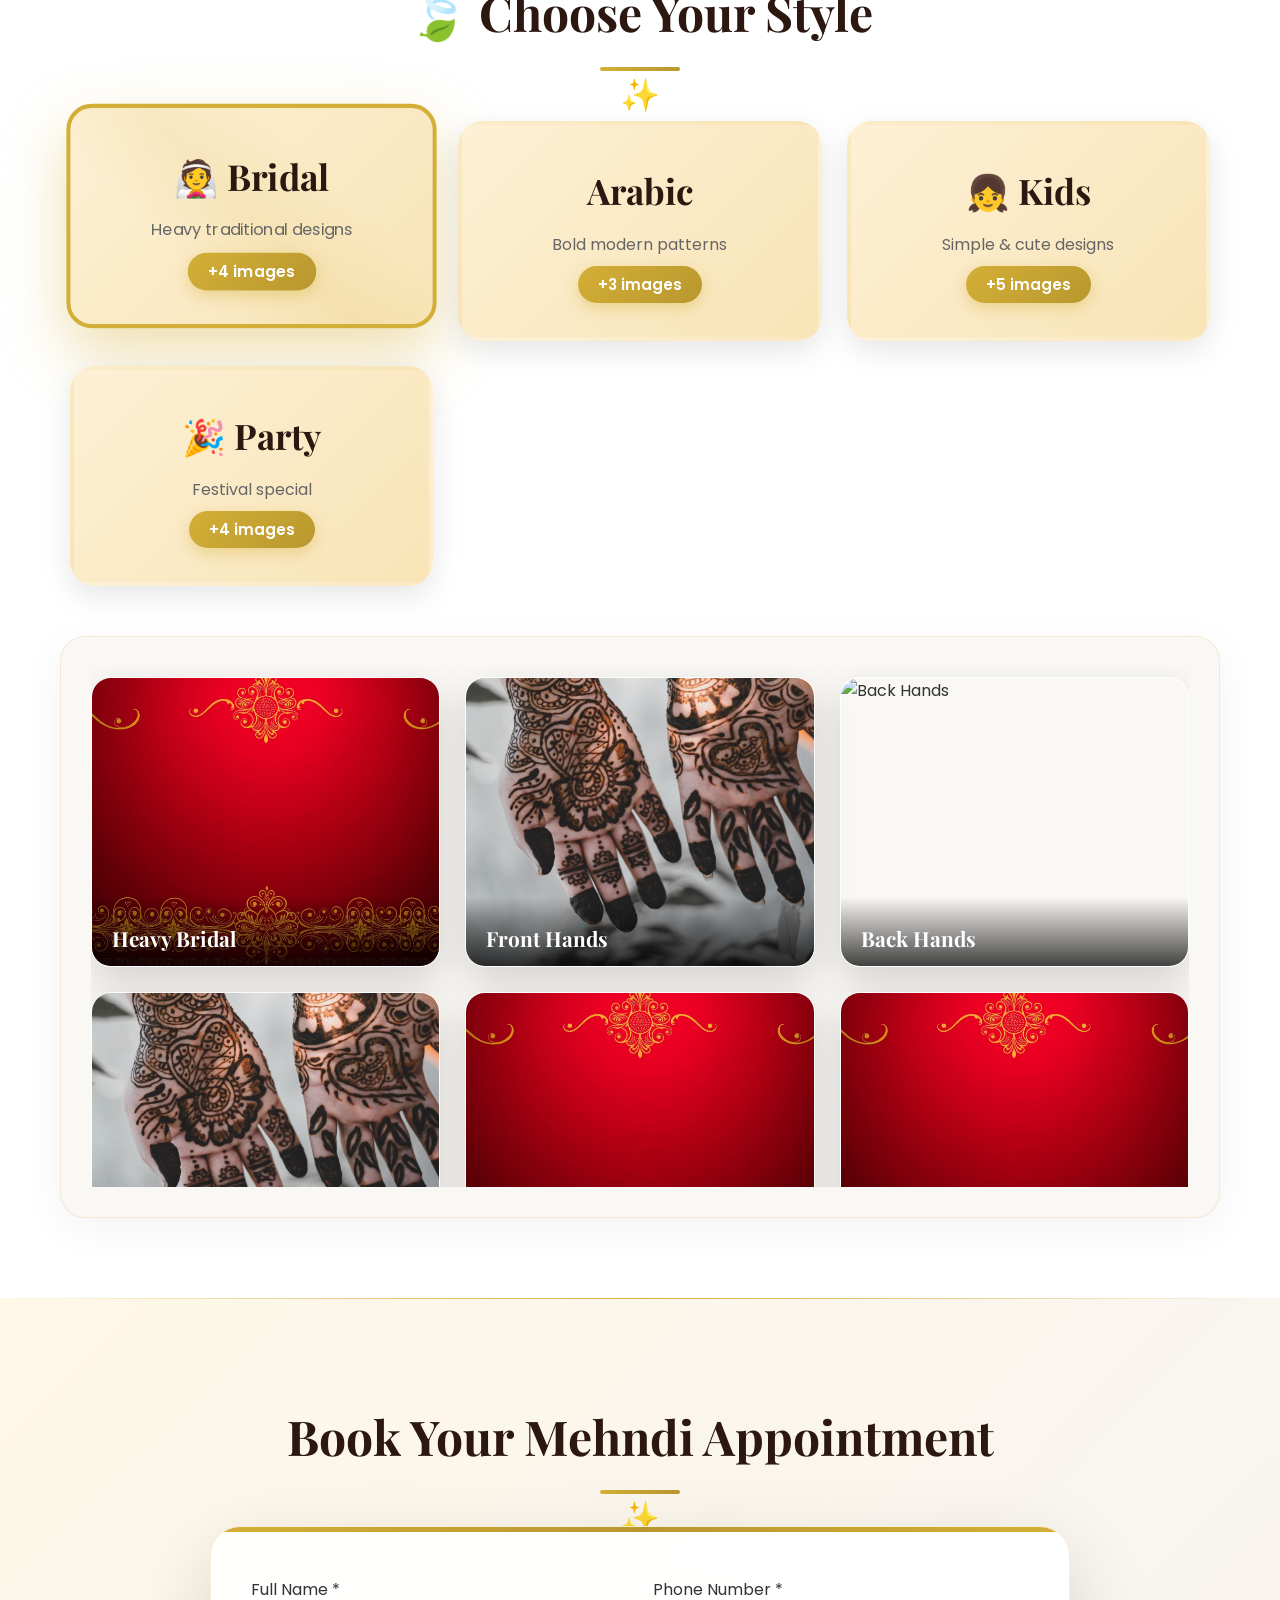
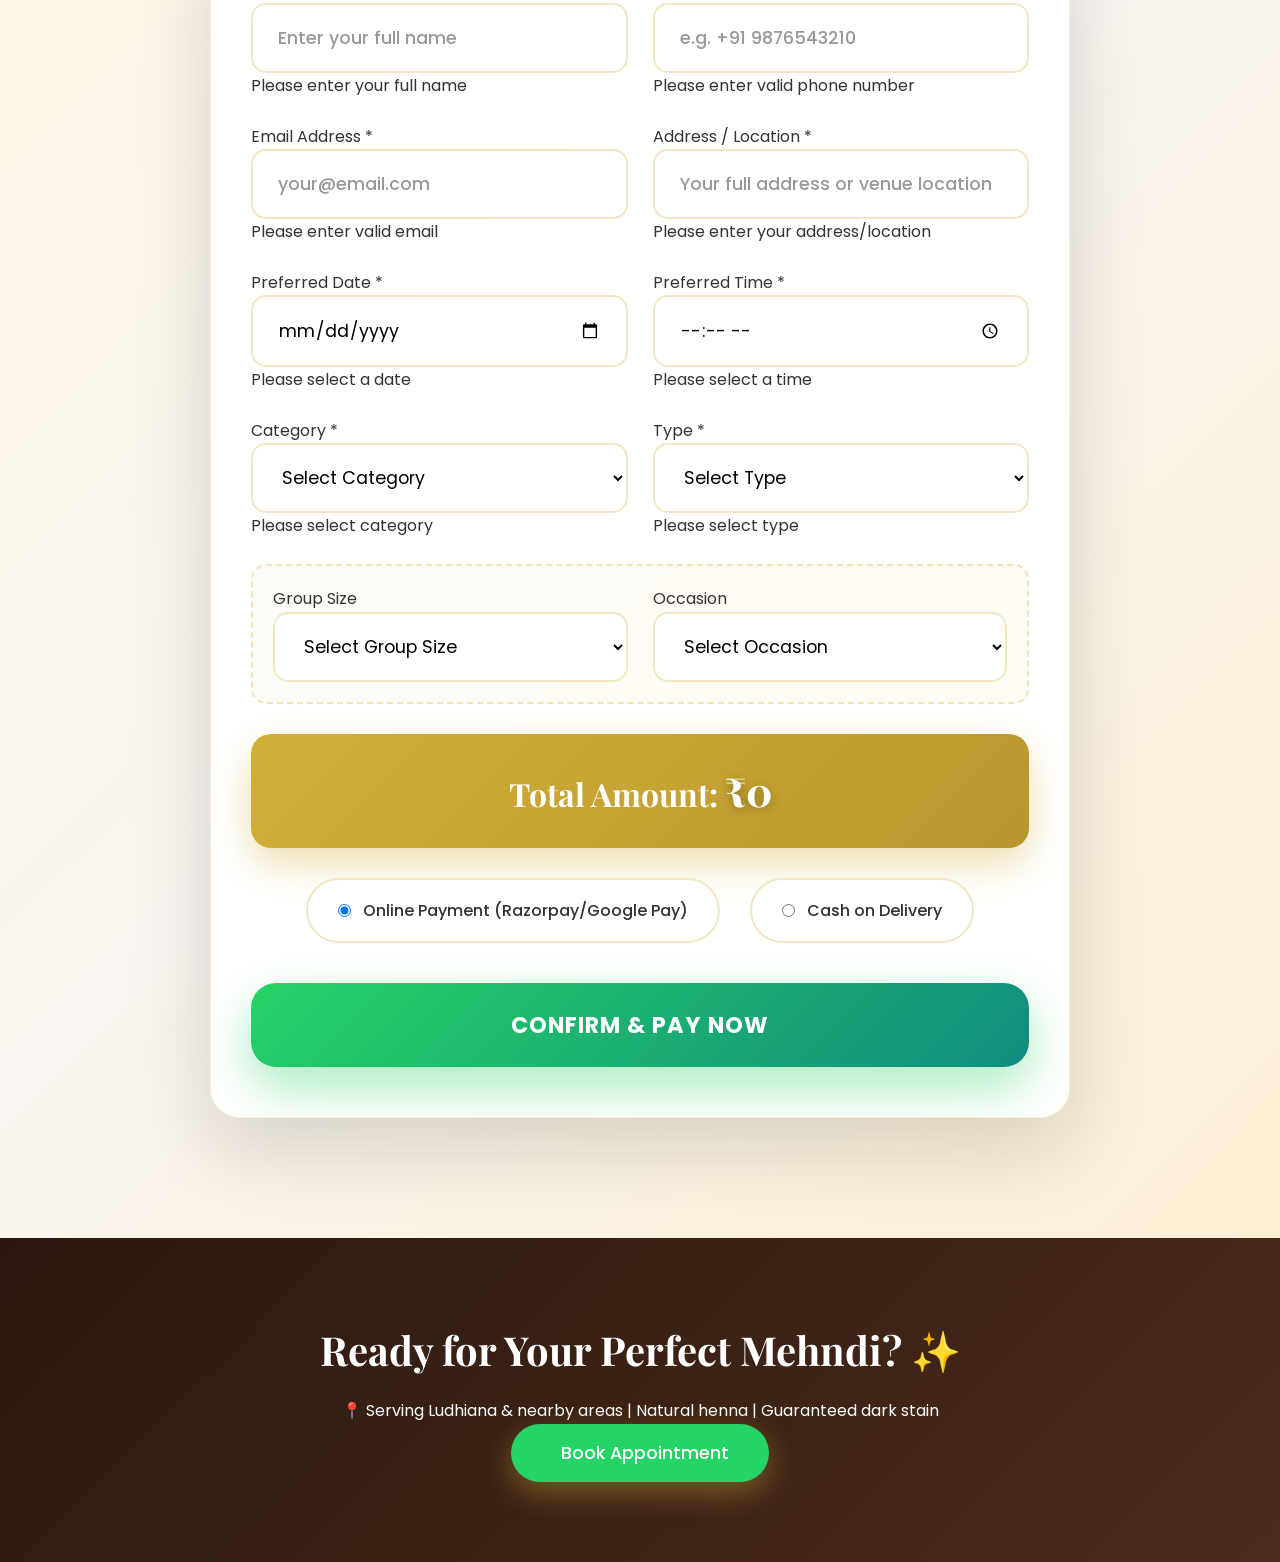
==== commit 3d407635: "Update fmt.Println message from 'Hello' to 'Goodbye'" ====
--- a/index.html
+++ b/index.html
@@ -29,7 +29,7 @@
             <ul class="nav-menu" id="mobileMenu">
                 <li><a href="index.html" class="nav-link active">🏠 Home</a></li>
                 <li><a href="#gallery" class="nav-link">Gallery</a></li>
-                <li><a href="#pricing" class="nav-link">Pricing</a></li>
+                <li><a href="artist.html" class="nav-link">Artists</a></li>
                 <li><a href="#booking" class="nav-link">Book Now</a></li>
                 <li><a href="https://wa.me/918699358629" class="nav-link whatsapp" target="_blank">WhatsApp</a></li>
             </ul>
@@ -141,60 +141,102 @@
     <section class="booking" id="booking">
         <div class="container">
             <h2 class="section-title">Book Your Mehndi Appointment</h2>
-            <form id="bookingForm" class="booking-form">
+            <form id="bookingForm" class="booking-form" novalidate>
                 <div class="form-row">
-                    <input type="text" id="name" placeholder="Full Name *" required>
-                    <input type="tel" id="phone" placeholder="Phone Number *" required>
+                    <div class="form-group">
+                        <label for="name">Full Name *</label>
+                        <input type="text" id="name" name="name" placeholder="Enter your full name" required>
+                        <div class="error-message" id="nameError">Please enter your full name</div>
+                    </div>
+                    <div class="form-group">
+                        <label for="phone">Phone Number *</label>
+                        <input type="tel" id="phone" name="phone" placeholder="e.g. +91 9876543210" required>
+                        <div class="error-message" id="phoneError">Please enter valid phone number</div>
+                    </div>
                 </div>
                 <div class="form-row">
-                    <input type="date" id="date" required>
-                    <input type="time" id="time" required>
+                    <div class="form-group">
+                        <label for="email">Email Address *</label>
+                        <input type="email" id="email" name="email" placeholder="your@email.com" required>
+                        <div class="error-message" id="emailError">Please enter valid email</div>
+                    </div>
+                    <div class="form-group">
+                        <label for="address">Address / Location *</label>
+                        <input type="text" id="address" name="address" placeholder="Your full address or venue location"
+                            required>
+                        <div class="error-message" id="addressError">Please enter your address/location</div>
+                    </div>
                 </div>
                 <div class="form-row">
-                    <select id="category" required>
-                        <option value="">Select Category</option>
-                        <option value="bridal">Bridal</option>
-                        <option value="arabic">Arabic</option>
-                        <option value="kids">Kids</option>
-                        <option value="party">Party</option>
-                        <option value="group">Group/Event</option>
-                    </select>
-                    <select id="type" required>
-                        <option value="">Type</option>
-                        <option value="full">Full Hands</option>
-                        <option value="half">Half Hands</option>
-                    </select>
-                </div>
-                <div class="form-row group-fields" style="display:none;">
-                    <select id="groupSize">
-                        <option value="">Group Size</option>
-                        <option value="1-4">1-4 People</option>
-                        <option value="5-9">5-9 People</option>
-                        <option value="10-12">10-12 People</option>
-                        <option value="13+">13+ People (Enquiry)</option>
-                    </select>
-                    <select id="occasion">
-                        <option value="">Occasion</option>
-                        <option value="wedding">Wedding</option>
-                        <option value="party">Party/Event</option>
-                    </select>
+                    <div class="form-group">
+                        <label for="date">Preferred Date *</label>
+                        <input type="date" id="date" name="date" required>
+                        <div class="error-message" id="dateError">Please select a date</div>
+                    </div>
+                    <div class="form-group">
+                        <label for="time">Preferred Time *</label>
+                        <input type="time" id="time" name="time" required>
+                        <div class="error-message" id="timeError">Please select a time</div>
+                    </div>
+                </div>
+                <div class="form-row">
+                    <div class="form-group">
+                        <label for="category">Category *</label>
+                        <select id="category" name="category" required>
+                            <option value="">Select Category</option>
+                            <option value="bridal">Bridal Mehndi</option>
+                            <option value="arabic">Arabic Style</option>
+                            <option value="kids">Kids Mehndi</option>
+                            <option value="party">Party Wear</option>
+                            <option value="group">Group/Event</option>
+                        </select>
+                        <div class="error-message" id="categoryError">Please select category</div>
+                    </div>
+                    <div class="form-group">
+                        <label for="type">Type *</label>
+                        <select id="type" name="type" required>
+                            <option value="">Select Type</option>
+                            <option value="full">Full Hands</option>
+                            <option value="half">Half Hands</option>
+                        </select>
+                        <div class="error-message" id="typeError">Please select type</div>
+                    </div>
+                </div>
+                <div class="form-row group-fields" id="groupFields">
+                    <div class="form-group">
+                        <label for="groupSize">Group Size</label>
+                        <select id="groupSize" name="groupSize">
+                            <option value="">Select Group Size</option>
+                            <option value="1-4">1-4 People</option>
+                            <option value="5-9">5-9 People</option>
+                            <option value="10-12">10-12 People</option>
+                            <option value="13+">13+ People (Enquiry)</option>
+                        </select>
+                    </div>
+                    <div class="form-group">
+                        <label for="occasion">Occasion</label>
+                        <select id="occasion" name="occasion">
+                            <option value="">Select Occasion</option>
+                            <option value="wedding">Wedding</option>
+                            <option value="party">Party/Event</option>
+                        </select>
+                    </div>
                 </div>
                 <div class="total-display">
                     <h3>Total Amount: <span id="totalAmount">₹0</span></h3>
                 </div>
                 <div class="form-row payment-row">
                     <label>
-                        <input type="radio" name="payment" value="online" checked> Online (Razorpay/Google Pay)
+                        <input type="radio" name="payment" value="online" checked> Online Payment (Razorpay/Google Pay)
                     </label>
                     <label>
                         <input type="radio" name="payment" value="cod"> Cash on Delivery
                     </label>
                 </div>
-                <button type="submit" class="submit-btn" id="submitBtn">Confirm & Pay</button>
+                <button type="submit" class="submit-btn" id="submitBtn">Confirm & Pay Now</button>
             </form>
         </div>
     </section>
-
     <!-- Contact Section -->
     <section class="contact">
         <div class="container">
@@ -367,78 +409,140 @@
         });
 
         // Booking Form Logic
+
         document.addEventListener('DOMContentLoaded', function () {
             const form = document.getElementById('bookingForm');
-            const categorySelect = document.getElementById('category');
-            const typeSelect = document.getElementById('type');
-            const groupFields = document.querySelector('.group-fields');
+            const category = document.getElementById('category');
+            const groupFields = document.getElementById('groupFields');
+            const type = document.getElementById('type');
             const totalAmount = document.getElementById('totalAmount');
             const submitBtn = document.getElementById('submitBtn');
 
-            // Pricing logic
+            // Prices (in INR)
             const prices = {
                 bridal: { full: 5000, half: 3500 },
-                arabic: { full: 2500, half: 1800 },
-                kids: { full: 800, half: 500 },
-                party: { full: 1500, half: 1000 },
-                group: { '1-4': 400, '5-9': 350, '10-12': 300, '13+': 275 }
+                arabic: { full: 4000, half: 2800 },
+                kids: { full: 1500, half: 1000 },
+                party: { full: 2500, half: 1800 },
+                group: { full: 2000, half: 1400 } // per person base
             };
 
+            // Calculate total
             function calculateTotal() {
-                const category = categorySelect.value;
-                const type = typeSelect.value;
-                const groupSize = document.getElementById('groupSize').value;
-
-                let amount = 0;
-
-                if (category === 'group' && groupSize) {
-                    amount = prices.group[groupSize] * 6; // Average 6 people
-                } else if (category && type) {
-                    amount = prices[category][type];
+                const cat = category.value;
+                const typ = type.value;
+                if (cat && typ && prices[cat] && prices[cat][typ]) {
+                    let basePrice = prices[cat][typ];
+                    if (cat === 'group') {
+                        const size = document.getElementById('groupSize').value;
+                        if (size === '1-4') basePrice *= 4;
+                        else if (size === '5-9') basePrice *= 7;
+                        else if (size === '10-12') basePrice *= 11;
+                        else basePrice = 'Enquiry';
+                    }
+                    totalAmount.textContent = typeof basePrice === 'string' ? basePrice : `₹${basePrice.toLocaleString()}`;
+                } else {
+                    totalAmount.textContent = '₹0';
                 }
-
-                totalAmount.textContent = '₹' + amount.toLocaleString();
-                submitBtn.style.opacity = amount > 0 ? '1' : '0.6';
             }
 
-            // Event listeners
-            categorySelect.addEventListener('change', function () {
-                groupFields.style.display = this.value === 'group' ? 'grid' : 'none';
+            // Group fields toggle
+            category.addEventListener('change', function () {
+                if (this.value === 'group') {
+                    groupFields.classList.add('show');
+                } else {
+                    groupFields.classList.remove('show');
+                }
                 calculateTotal();
             });
 
-            typeSelect.addEventListener('change', calculateTotal);
-            document.getElementById('groupSize').addEventListener('change', calculateTotal);
+            type.addEventListener('change', calculateTotal);
+
+            // Real-time validation
+            const inputs = form.querySelectorAll('input[required], select[required]');
+            inputs.forEach(input => {
+                input.addEventListener('blur', validateField);
+                input.addEventListener('input', clearError);
+            });
+
+            function validateField(e) {
+                const field = e.target;
+                const errorEl = field.parentNode.querySelector('.error-message');
+                let isValid = true;
+                let errorMsg = '';
+
+                if (!field.value.trim()) {
+                    isValid = false;
+                    errorMsg = field.parentNode.querySelector('label').textContent.replace('*', '');
+                } else if (field.type === 'email' && !/^[^\s@]+@[^\s@]+\.[^\s@]+$/.test(field.value)) {
+                    isValid = false;
+                    errorMsg = 'Please enter valid email';
+                } else if (field.type === 'tel' && !/^\+?\d{10,12}$/.test(field.value.replace(/\D/g, ''))) {
+                    isValid = false;
+                    errorMsg = 'Please enter valid phone number';
+                }
+
+                if (!isValid) {
+                    field.classList.add('error');
+                    if (errorEl) errorEl.textContent = errorMsg;
+                    errorEl.style.display = 'block';
+                }
+                toggleSubmit();
+            }
+
+            function clearError(e) {
+                e.target.classList.remove('error');
+                const errorEl = e.target.parentNode.querySelector('.error-message');
+                if (errorEl) errorEl.style.display = 'none';
+            }
+
+            function toggleSubmit() {
+                const hasErrors = form.querySelector('.error');
+                const allFilled = Array.from(inputs).every(input => input.value.trim());
+                submitBtn.disabled = !!hasErrors || !allFilled || totalAmount.textContent === '₹0';
+            }
 
             // Form submit
             form.addEventListener('submit', function (e) {
                 e.preventDefault();
 
-                const formData = {
-                    name: document.getElementById('name').value,
-                    phone: document.getElementById('phone').value,
-                    date: document.getElementById('date').value,
-                    time: document.getElementById('time').value,
-                    category: categorySelect.value,
-                    type: typeSelect.value,
-                    payment: document.querySelector('input[name="payment"]:checked').value,
-                    amount: totalAmount.textContent
-                };
-
-                // WhatsApp redirect
-                const message = `New Booking Request%0A%0A👤 Name: ${formData.name}%0A📱 Phone: ${formData.phone}%0A📅 Date: ${formData.date}%0A🕒 Time: ${formData.time}%0A🎨 Service: ${formData.category} (${formData.type})%0A💰 Amount: ${formData.amount}%0A💳 Payment: ${formData.payment.toUpperCase()}`;
-
-                window.open(`https://wa.me/918699358629?text=${message}`, '_blank');
-
-                // Reset form
+                // Final validation
+                let valid = true;
+                inputs.forEach(input => {
+                    if (!input.value.trim()) valid = false;
+                });
+
+                if (!valid || totalAmount.textContent === '₹0') {
+                    alert('Please fill all required fields and select valid options.');
+                    return;
+                }
+
+                // Collect data
+                const formData = new FormData(form);
+                const data = Object.fromEntries(formData);
+                data.total = totalAmount.textContent;
+
+                // WhatsApp integration (Deepak's preference)
+                const message = `🧧 New Mehndi Booking!\n\n👤 Name: ${data.name}\n📧 Email: ${data.email}\n📱 Phone: ${data.phone}\n📍 Address: ${data.address}\n📅 Date: ${data.date}\n🕒 Time: ${data.time}\n🎨 Category: ${data.category}\n✋ Type: ${data.type}\n💰 Total: ${data.total}\n💳 Payment: ${data.payment}${data.groupSize ? `\n👥 Group: ${data.groupSize}` : ''}${data.occasion ? `\n🎉 Occasion: ${data.occasion}` : ''}`;
+
+                const whatsappUrl = `https://wa.me/918699358629?text=${encodeURIComponent(message)}`;
+                window.open(whatsappUrl, '_blank');
+
+                // Success feedback
+                alert('Booking confirmed! Redirecting to WhatsApp...');
                 form.reset();
-                groupFields.style.display = 'none';
+                groupFields.classList.remove('show');
                 totalAmount.textContent = '₹0';
-            });
+                submitBtn.disabled = true;
+            });
+
+            // Initial calculation
+            calculateTotal();
+            toggleSubmit();
         });
     </script>
 
 
 </body>
 
-</html>+</html>
